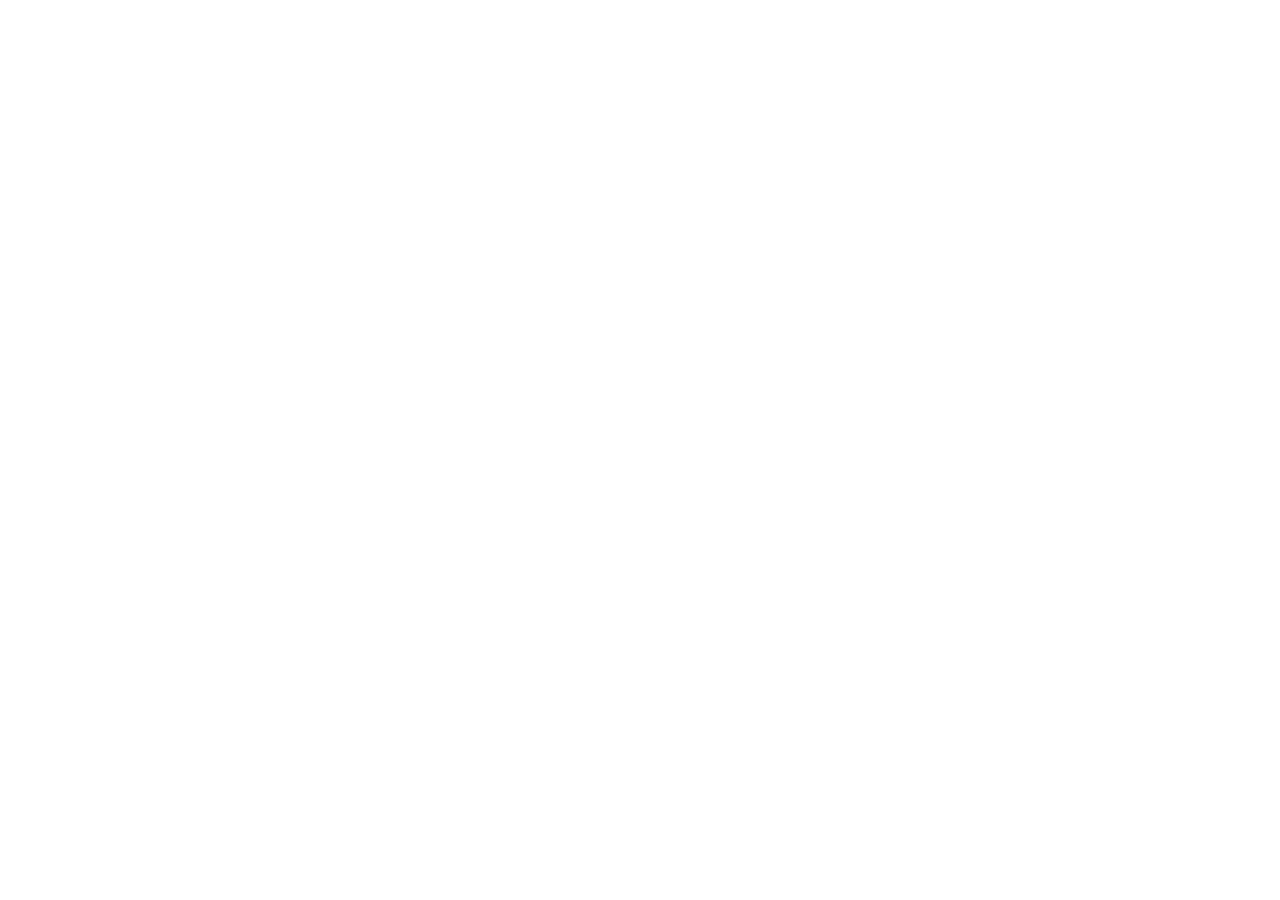
==== index.html @ 37c9496d "Initial commit: CoinPal-demo project scaffold Co-Authored-By: Claude Opus 4.6 (1M context) <noreply@" ====
<!DOCTYPE html>
<html lang="en">
<head>
  <meta charset="UTF-8">
  <meta name="viewport" content="width=device-width, initial-scale=1.0">
  <title>CoinPal</title>
  <link rel="stylesheet" href="style.css">
</head>
<body>

  <script src="main.js"></script>
</body>
</html>
---- style.css ----
*, *::before, *::after {
  margin: 0;
  padding: 0;
  box-sizing: border-box;
}

body {
  font-family: -apple-system, BlinkMacSystemFont, 'Segoe UI', Roboto, sans-serif;
  min-height: 100vh;
}
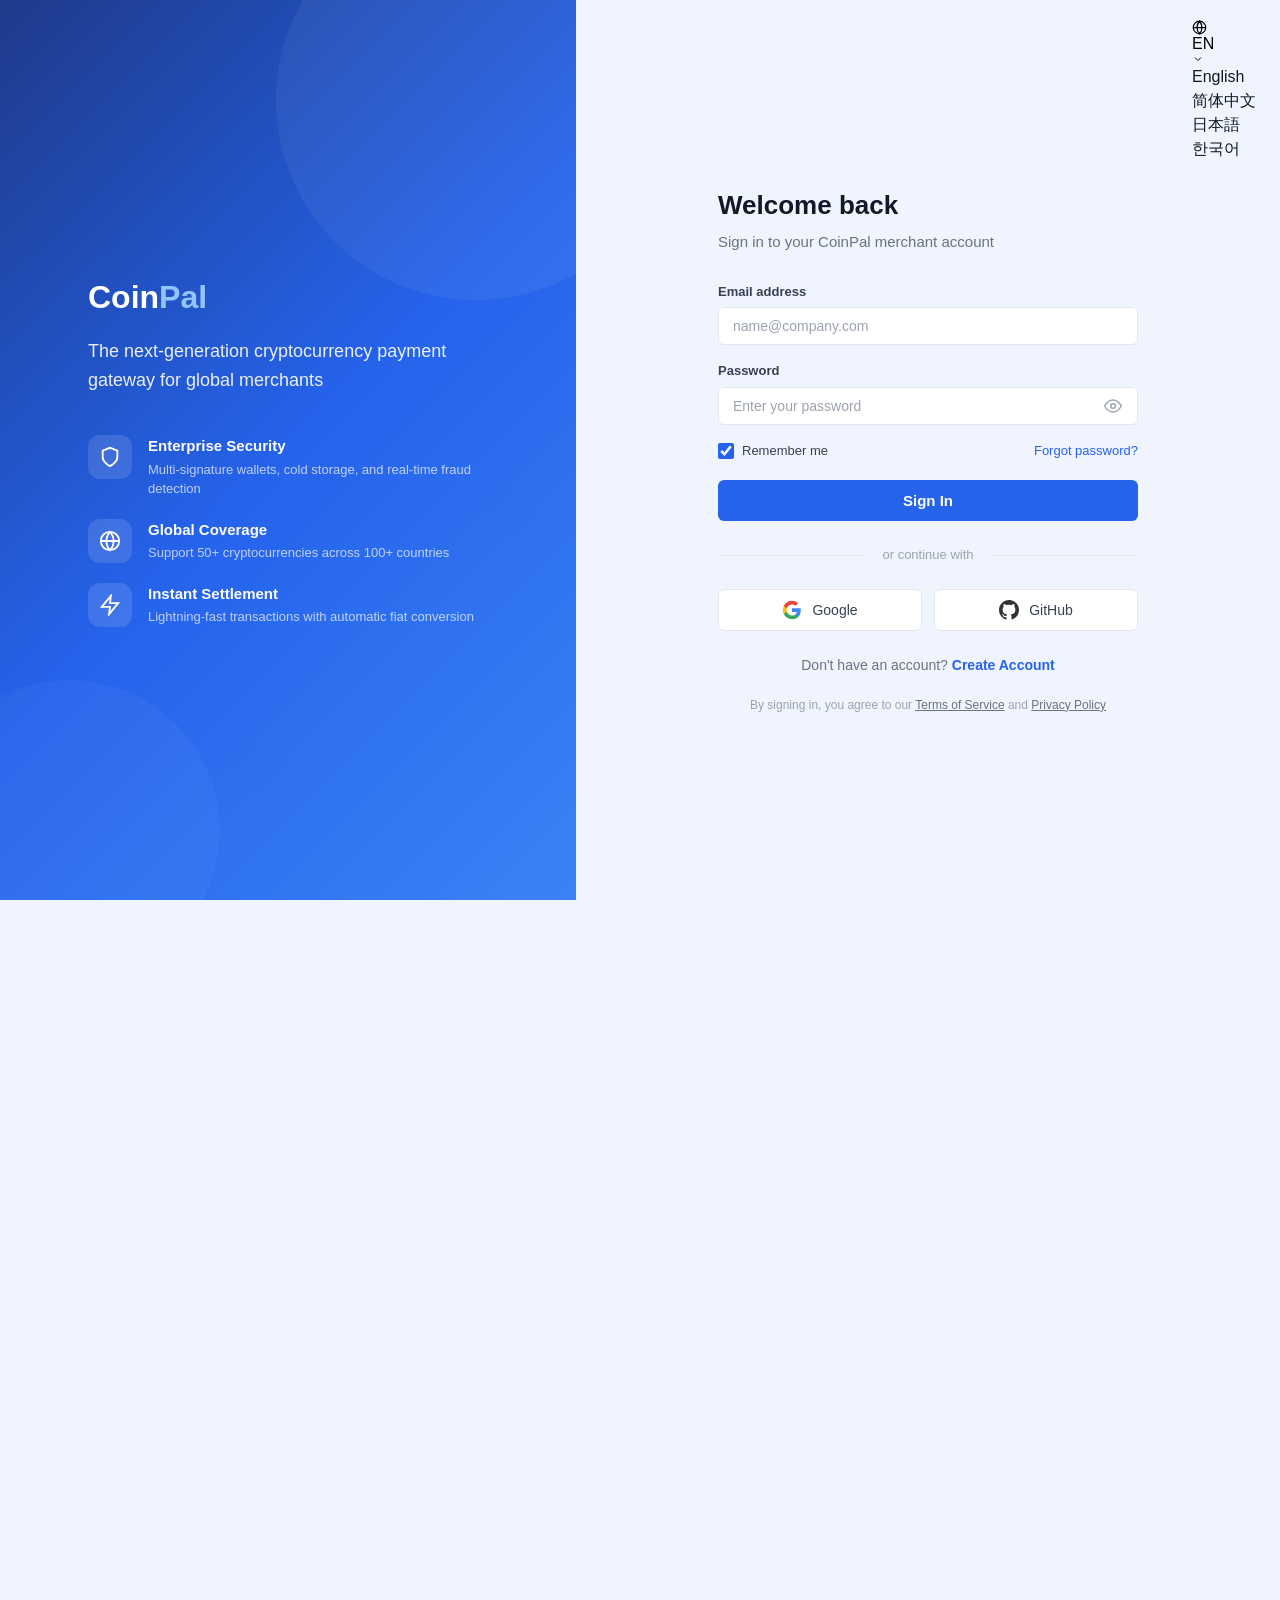
==== commit a023ab0e: "Add complete CoinPal portal with component-based architecture Refactored 11 self-contained HTML prot" ====
--- a/index.html
+++ b/index.html
@@ -1,13 +1,12 @@
 <!DOCTYPE html>
 <html lang="en">
 <head>
-  <meta charset="UTF-8">
-  <meta name="viewport" content="width=device-width, initial-scale=1.0">
-  <title>CoinPal</title>
-  <link rel="stylesheet" href="style.css">
+    <meta charset="UTF-8">
+    <meta name="viewport" content="width=device-width, initial-scale=1.0">
+    <title>CoinPal</title>
+    <meta http-equiv="refresh" content="0;url=pages/login.html">
 </head>
 <body>
-
-  <script src="main.js"></script>
+    <p>Redirecting to <a href="pages/login.html">CoinPal Login</a>...</p>
 </body>
 </html>
